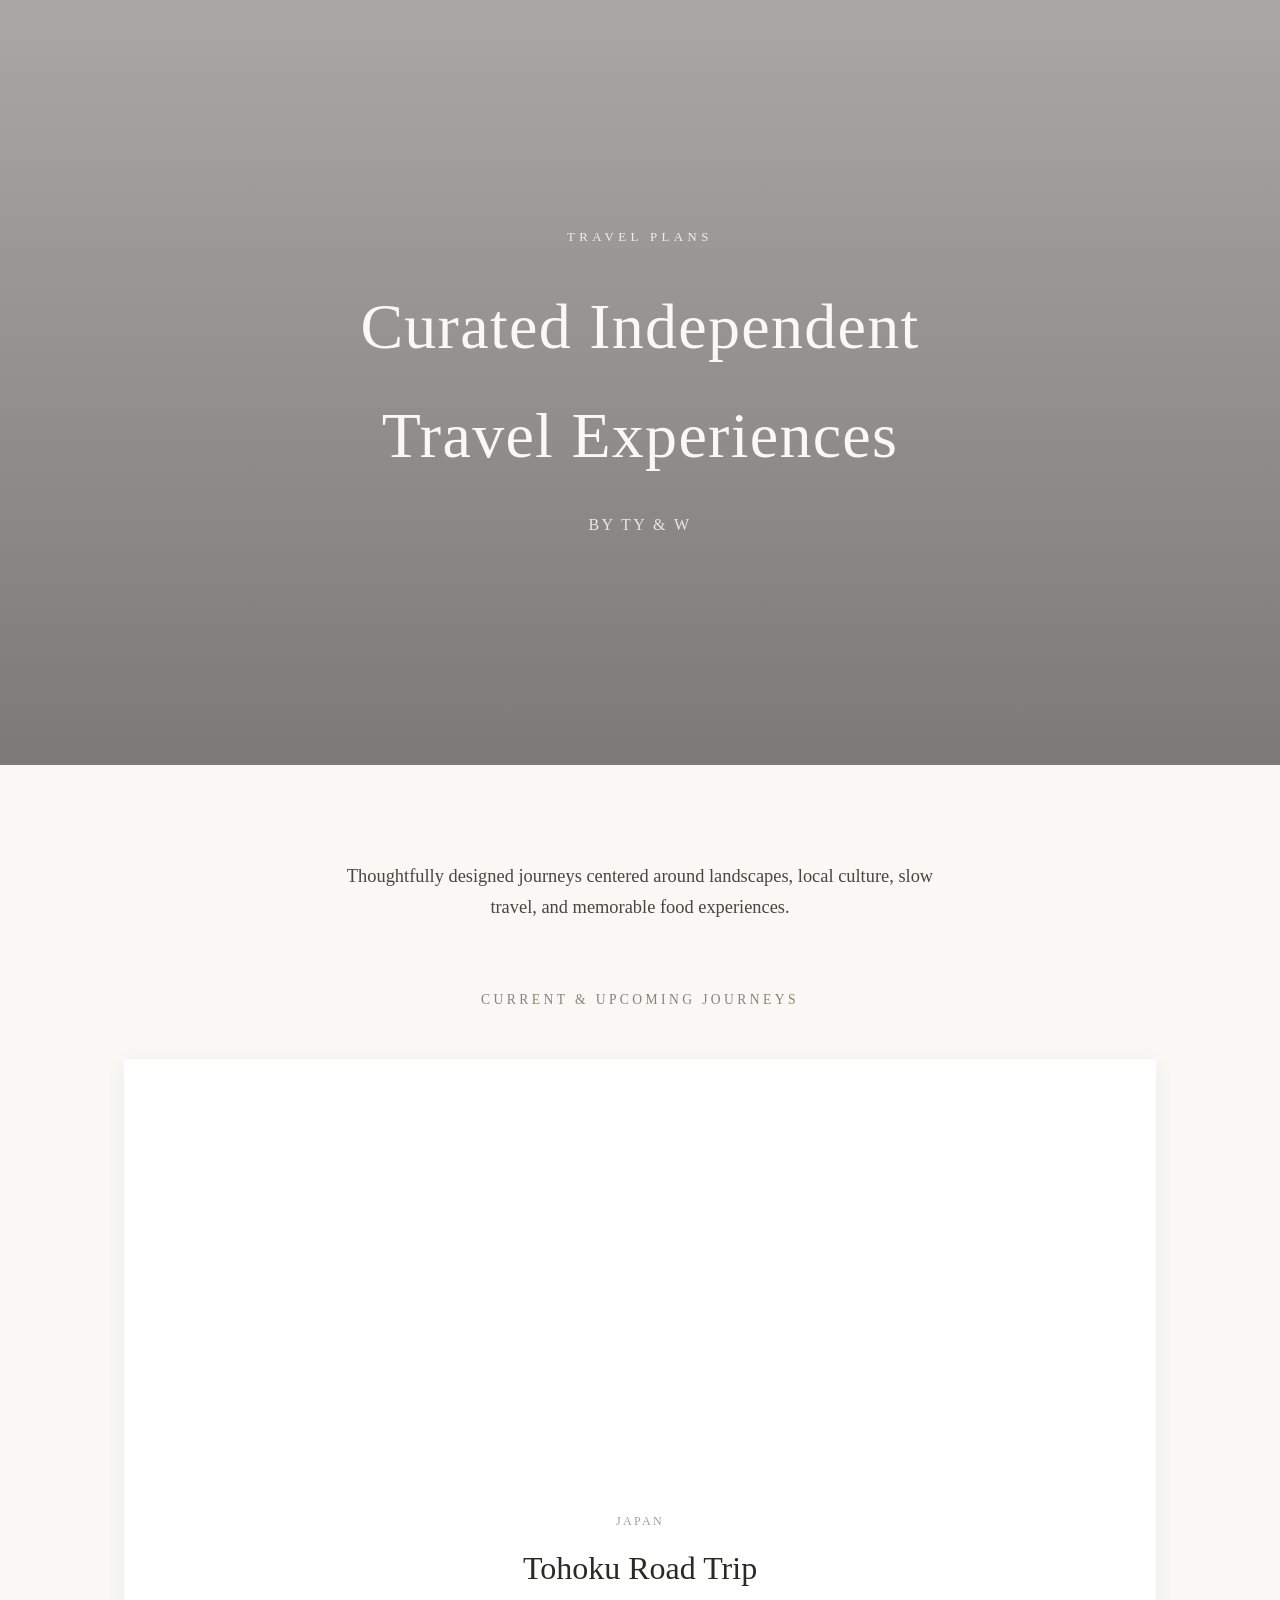
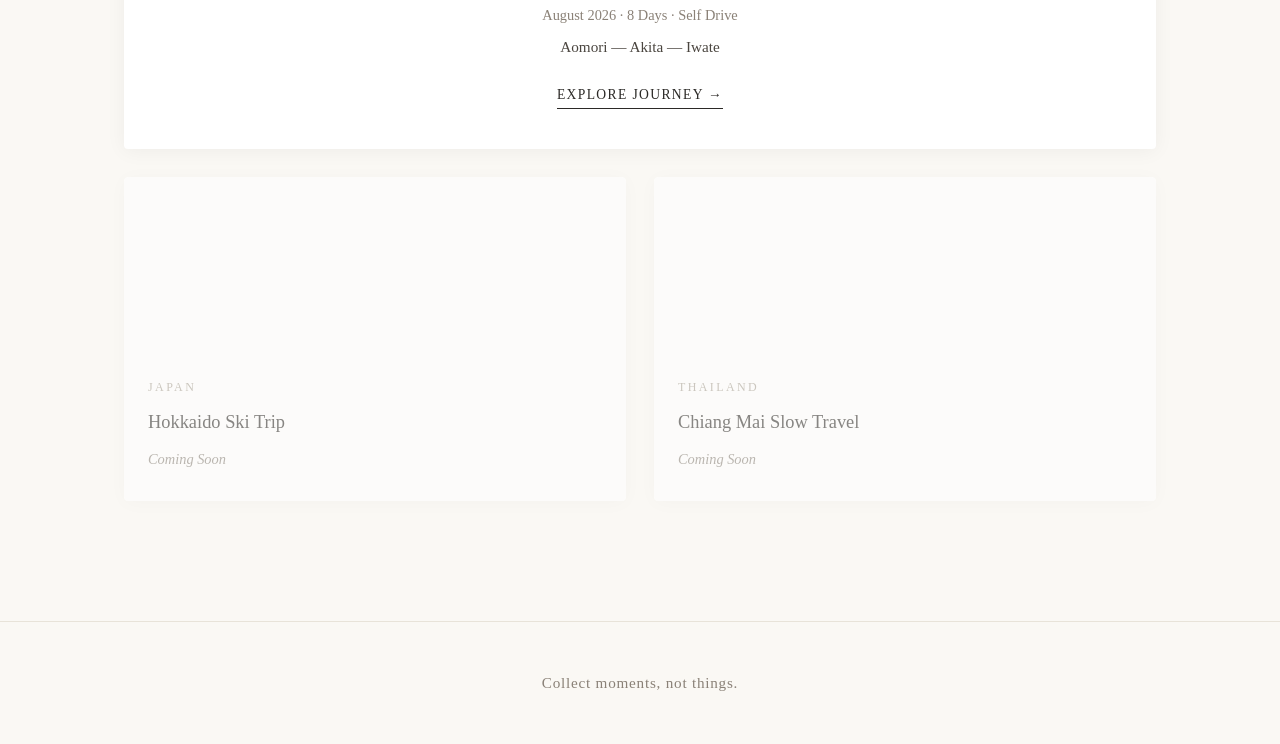
==== index.html @ 4007aa2b "Initial website setup" ====
<!DOCTYPE html>
<html lang="en">
<head>
  <meta charset="UTF-8">
  <meta name="viewport" content="width=device-width, initial-scale=1.0">
  <title>Travel Plans — Curated Independent Travel Experiences by TY &amp; W</title>
  <link rel="stylesheet" href="style.css">
</head>
<body>

  <header class="hero">
    <div class="hero-overlay"></div>
    <div class="hero-content">
      <p class="hero-eyebrow">TRAVEL PLANS</p>
      <h1 class="hero-title">Curated Independent<br>Travel Experiences</h1>
      <p class="hero-byline">by TY &amp; W</p>
    </div>
  </header>

  <section class="intro">
    <p>
      Thoughtfully designed journeys centered around landscapes, local culture,
      slow travel, and memorable food experiences.
    </p>
  </section>

  <section class="journeys">
    <h2 class="section-label">Current &amp; Upcoming Journeys</h2>

    <div class="journeys-grid">

      <a href="trips/tohoku-2026/" class="card card--featured">
        <div class="card-image" style="background-image:url('https://picsum.photos/seed/tohoku-roadtrip/1200/800');"></div>
        <div class="card-body">
          <p class="card-tag">Japan</p>
          <h3 class="card-title">Tohoku Road Trip</h3>
          <p class="card-meta">August 2026 &middot; 8 Days &middot; Self Drive</p>
          <p class="card-route">Aomori &mdash; Akita &mdash; Iwate</p>
          <span class="card-link">Explore Journey &rarr;</span>
        </div>
      </a>

      <div class="card card--muted">
        <div class="card-image" style="background-image:url('https://picsum.photos/seed/hokkaido-ski/800/600');"></div>
        <div class="card-body">
          <p class="card-tag">Japan</p>
          <h3 class="card-title">Hokkaido Ski Trip</h3>
          <p class="card-meta">Coming Soon</p>
        </div>
      </div>

      <div class="card card--muted">
        <div class="card-image" style="background-image:url('https://picsum.photos/seed/chiangmai-slow/800/600');"></div>
        <div class="card-body">
          <p class="card-tag">Thailand</p>
          <h3 class="card-title">Chiang Mai Slow Travel</h3>
          <p class="card-meta">Coming Soon</p>
        </div>
      </div>

    </div>
  </section>

  <footer class="site-footer">
    <p>Collect moments, not things.</p>
  </footer>

</body>
</html>
---- style.css ----
/* ---------------------------------------------
   Travel Plans — Japanese editorial style sheet
--------------------------------------------- */

* {
  margin: 0;
  padding: 0;
  box-sizing: border-box;
}

body {
  font-family: Georgia, 'Times New Roman', serif;
  background: #faf8f4;
  color: #2b2926;
  line-height: 1.7;
  -webkit-font-smoothing: antialiased;
}

a {
  color: inherit;
  text-decoration: none;
}

/* ---------------------------------------------
   Hero
--------------------------------------------- */

.hero {
  position: relative;
  height: 85vh;
  min-height: 480px;
  display: flex;
  align-items: center;
  justify-content: center;
  background-image: url('https://picsum.photos/seed/travel-plans-hero/1920/1080');
  background-size: cover;
  background-position: center;
}

.hero-overlay {
  position: absolute;
  inset: 0;
  background: linear-gradient(180deg, rgba(20, 18, 16, 0.35) 0%, rgba(20, 18, 16, 0.55) 100%);
}

.hero-content {
  position: relative;
  z-index: 1;
  text-align: center;
  color: #faf8f4;
  padding: 0 24px;
}

.hero-eyebrow {
  letter-spacing: 0.35em;
  font-size: 0.8rem;
  text-transform: uppercase;
  margin-bottom: 24px;
  opacity: 0.9;
}

.hero-title {
  font-size: clamp(2.2rem, 5vw, 4rem);
  font-weight: 400;
  letter-spacing: 0.02em;
  margin-bottom: 20px;
}

.hero-byline {
  font-size: 1rem;
  letter-spacing: 0.15em;
  text-transform: uppercase;
  opacity: 0.85;
}

/* ---------------------------------------------
   Intro
--------------------------------------------- */

.intro {
  max-width: 640px;
  margin: 0 auto;
  padding: 96px 24px 64px;
  text-align: center;
  font-size: 1.15rem;
  color: #4a453f;
}

/* ---------------------------------------------
   Journeys
--------------------------------------------- */

.journeys {
  max-width: 1080px;
  margin: 0 auto;
  padding: 0 24px 120px;
}

.section-label {
  font-size: 0.85rem;
  letter-spacing: 0.25em;
  text-transform: uppercase;
  text-align: center;
  color: #8a8177;
  margin-bottom: 48px;
  font-weight: 400;
}

.journeys-grid {
  display: grid;
  grid-template-columns: 1fr 1fr;
  gap: 28px;
}

.card {
  display: block;
  background: #ffffff;
  border-radius: 4px;
  overflow: hidden;
  box-shadow: 0 2px 20px rgba(0, 0, 0, 0.05);
  transition: transform 0.4s ease, box-shadow 0.4s ease;
}

/* Featured card spans full width, sits above the two smaller cards */
.card--featured {
  grid-column: 1 / -1;
}

.card--featured .card-image {
  height: 420px;
}

.card:hover {
  transform: translateY(-6px);
  box-shadow: 0 12px 32px rgba(0, 0, 0, 0.1);
}

.card-image {
  height: 220px;
  background-size: cover;
  background-position: center;
}

.card-body {
  padding: 28px 32px 32px;
}

.card--featured .card-body {
  text-align: center;
  padding: 32px 32px 40px;
}

.card-tag {
  font-size: 0.75rem;
  letter-spacing: 0.2em;
  text-transform: uppercase;
  color: #a89f8f;
  margin-bottom: 10px;
}

.card-title {
  font-size: 1.5rem;
  font-weight: 400;
  margin-bottom: 8px;
}

.card--featured .card-title {
  font-size: 2rem;
}

.card-meta {
  font-size: 0.9rem;
  color: #8a8177;
  margin-bottom: 6px;
}

.card-route {
  font-size: 0.95rem;
  color: #4a453f;
  margin-bottom: 20px;
}

.card-link {
  display: inline-block;
  font-size: 0.85rem;
  letter-spacing: 0.1em;
  text-transform: uppercase;
  border-bottom: 1px solid #2b2926;
  padding-bottom: 2px;
}

/* Smaller "coming soon" cards — muted / semi-transparent treatment */
.card--muted {
  opacity: 0.55;
  filter: grayscale(30%);
}

.card--muted .card-image {
  height: 180px;
}

.card--muted .card-body {
  padding: 20px 24px 24px;
}

.card--muted .card-title {
  font-size: 1.15rem;
}

.card--muted .card-meta {
  font-style: italic;
}

/* ---------------------------------------------
   Footer
--------------------------------------------- */

.site-footer {
  text-align: center;
  padding: 48px 24px;
  font-size: 0.95rem;
  letter-spacing: 0.05em;
  color: #8a8177;
  border-top: 1px solid #e8e3d9;
}

/* ---------------------------------------------
   Responsive
--------------------------------------------- */

@media (max-width: 720px) {
  .journeys-grid {
    grid-template-columns: 1fr;
  }

  .card--featured .card-image {
    height: 280px;
  }

  .intro {
    padding: 64px 24px 48px;
  }
}
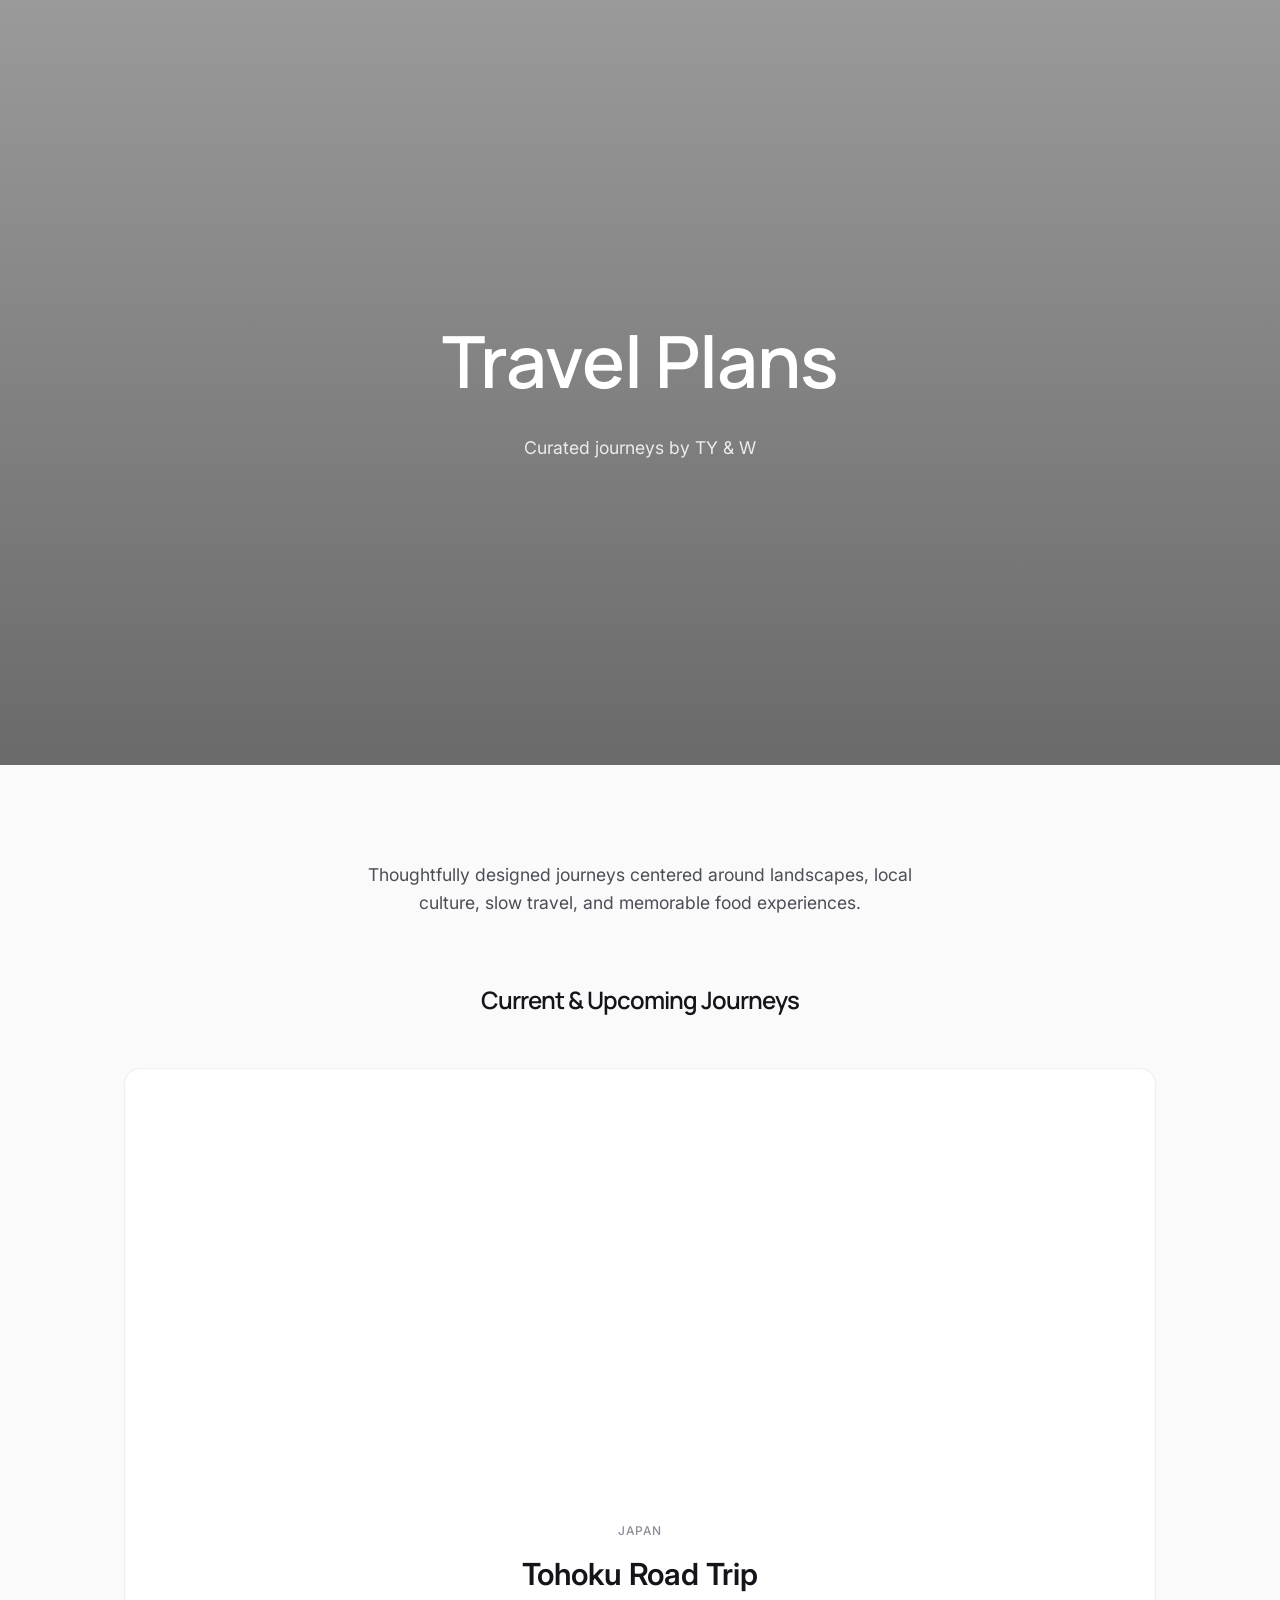
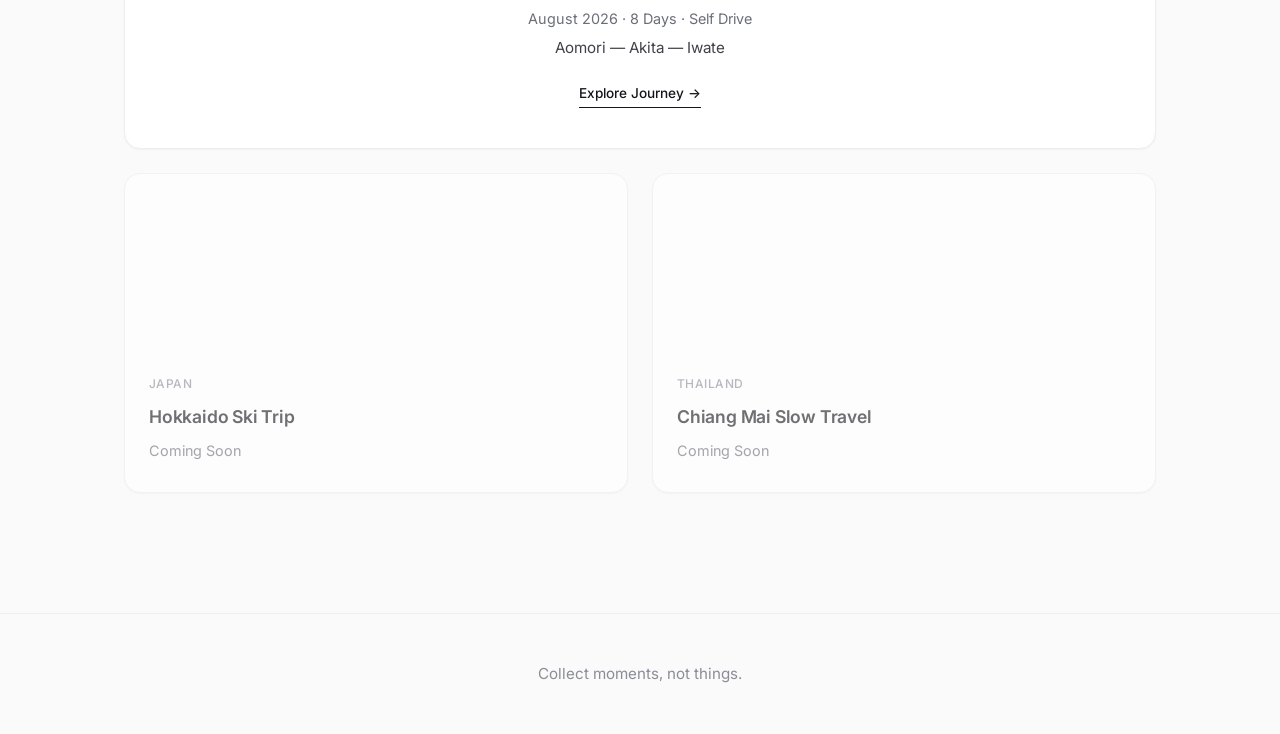
==== commit c77fee82: "Redesign typography: switch from serif to Manrope/Inter, premium product-landing style" ====
--- a/index.html
+++ b/index.html
@@ -3,7 +3,10 @@
 <head>
   <meta charset="UTF-8">
   <meta name="viewport" content="width=device-width, initial-scale=1.0">
-  <title>Travel Plans — Curated Independent Travel Experiences by TY &amp; W</title>
+  <title>Travel Plans — Curated Journeys by TY &amp; W</title>
+  <link rel="preconnect" href="https://fonts.googleapis.com">
+  <link rel="preconnect" href="https://fonts.gstatic.com" crossorigin>
+  <link href="https://fonts.googleapis.com/css2?family=Inter:wght@400;500;600&family=Manrope:wght@600;700&display=swap" rel="stylesheet">
   <link rel="stylesheet" href="style.css">
 </head>
 <body>
@@ -11,9 +14,8 @@
   <header class="hero">
     <div class="hero-overlay"></div>
     <div class="hero-content">
-      <p class="hero-eyebrow">TRAVEL PLANS</p>
-      <h1 class="hero-title">Curated Independent<br>Travel Experiences</h1>
-      <p class="hero-byline">by TY &amp; W</p>
+      <h1 class="hero-title">Travel Plans</h1>
+      <p class="hero-subtitle">Curated journeys by TY &amp; W</p>
     </div>
   </header>
 
--- a/style.css
+++ b/style.css
@@ -1,5 +1,6 @@
 /* ---------------------------------------------
-   Travel Plans — Japanese editorial style sheet
+   Travel Plans — premium product-style sheet
+   Typography: Manrope (headings) / Inter (body, cards, nav)
 --------------------------------------------- */
 
 * {
@@ -9,16 +10,23 @@
 }
 
 body {
-  font-family: Georgia, 'Times New Roman', serif;
-  background: #faf8f4;
-  color: #2b2926;
-  line-height: 1.7;
+  font-family: 'Inter', sans-serif;
+  font-weight: 400;
+  background: #fafafa;
+  color: #14151a;
+  line-height: 1.6;
   -webkit-font-smoothing: antialiased;
 }
 
 a {
   color: inherit;
   text-decoration: none;
+}
+
+h1, h2, h3 {
+  font-family: 'Manrope', sans-serif;
+  font-weight: 600;
+  letter-spacing: -1px;
 }
 
 /* ---------------------------------------------
@@ -40,37 +48,29 @@
 .hero-overlay {
   position: absolute;
   inset: 0;
-  background: linear-gradient(180deg, rgba(20, 18, 16, 0.35) 0%, rgba(20, 18, 16, 0.55) 100%);
+  background: linear-gradient(180deg, rgba(10, 10, 12, 0.4) 0%, rgba(10, 10, 12, 0.6) 100%);
 }
 
 .hero-content {
   position: relative;
   z-index: 1;
   text-align: center;
-  color: #faf8f4;
+  color: #ffffff;
   padding: 0 24px;
 }
 
-.hero-eyebrow {
-  letter-spacing: 0.35em;
-  font-size: 0.8rem;
-  text-transform: uppercase;
-  margin-bottom: 24px;
-  opacity: 0.9;
-}
-
 .hero-title {
-  font-size: clamp(2.2rem, 5vw, 4rem);
+  font-size: clamp(2.75rem, 6vw, 4.5rem);
+  font-weight: 600;
+  letter-spacing: -1px;
+  margin-bottom: 16px;
+}
+
+.hero-subtitle {
+  font-family: 'Inter', sans-serif;
   font-weight: 400;
-  letter-spacing: 0.02em;
-  margin-bottom: 20px;
-}
-
-.hero-byline {
-  font-size: 1rem;
-  letter-spacing: 0.15em;
-  text-transform: uppercase;
-  opacity: 0.85;
+  font-size: 1.1rem;
+  color: rgba(255, 255, 255, 0.85);
 }
 
 /* ---------------------------------------------
@@ -82,8 +82,8 @@
   margin: 0 auto;
   padding: 96px 24px 64px;
   text-align: center;
-  font-size: 1.15rem;
-  color: #4a453f;
+  font-size: 1.1rem;
+  color: #4b4d57;
 }
 
 /* ---------------------------------------------
@@ -97,28 +97,27 @@
 }
 
 .section-label {
-  font-size: 0.85rem;
-  letter-spacing: 0.25em;
-  text-transform: uppercase;
-  text-align: center;
-  color: #8a8177;
+  font-size: 1.5rem;
+  text-align: center;
+  color: #14151a;
   margin-bottom: 48px;
-  font-weight: 400;
 }
 
 .journeys-grid {
   display: grid;
   grid-template-columns: 1fr 1fr;
-  gap: 28px;
+  gap: 24px;
 }
 
 .card {
   display: block;
+  font-family: 'Inter', sans-serif;
   background: #ffffff;
-  border-radius: 4px;
+  border: 1px solid #eceef1;
+  border-radius: 16px;
   overflow: hidden;
-  box-shadow: 0 2px 20px rgba(0, 0, 0, 0.05);
-  transition: transform 0.4s ease, box-shadow 0.4s ease;
+  box-shadow: 0 1px 2px rgba(16, 16, 20, 0.04);
+  transition: transform 0.3s ease, box-shadow 0.3s ease;
 }
 
 /* Featured card spans full width, sits above the two smaller cards */
@@ -131,8 +130,8 @@
 }
 
 .card:hover {
-  transform: translateY(-6px);
-  box-shadow: 0 12px 32px rgba(0, 0, 0, 0.1);
+  transform: translateY(-4px);
+  box-shadow: 0 12px 28px rgba(16, 16, 20, 0.08);
 }
 
 .card-image {
@@ -151,48 +150,54 @@
 }
 
 .card-tag {
+  font-family: 'Inter', sans-serif;
+  font-weight: 500;
   font-size: 0.75rem;
-  letter-spacing: 0.2em;
+  letter-spacing: 0.04em;
   text-transform: uppercase;
-  color: #a89f8f;
+  color: #8b8d98;
   margin-bottom: 10px;
 }
 
 .card-title {
-  font-size: 1.5rem;
+  font-family: 'Inter', sans-serif;
+  font-weight: 600;
+  font-size: 1.4rem;
+  letter-spacing: -0.2px;
+  margin-bottom: 8px;
+}
+
+.card--featured .card-title {
+  font-size: 1.9rem;
+}
+
+.card-meta {
+  font-family: 'Inter', sans-serif;
   font-weight: 400;
-  margin-bottom: 8px;
-}
-
-.card--featured .card-title {
-  font-size: 2rem;
-}
-
-.card-meta {
   font-size: 0.9rem;
-  color: #8a8177;
+  color: #6b6d78;
   margin-bottom: 6px;
 }
 
 .card-route {
+  font-family: 'Inter', sans-serif;
   font-size: 0.95rem;
-  color: #4a453f;
+  color: #3f4149;
   margin-bottom: 20px;
 }
 
 .card-link {
   display: inline-block;
+  font-family: 'Inter', sans-serif;
+  font-weight: 500;
   font-size: 0.85rem;
-  letter-spacing: 0.1em;
-  text-transform: uppercase;
-  border-bottom: 1px solid #2b2926;
+  border-bottom: 1px solid #14151a;
   padding-bottom: 2px;
 }
 
-/* Smaller "coming soon" cards — muted / semi-transparent treatment */
+/* Smaller "coming soon" cards — muted treatment */
 .card--muted {
-  opacity: 0.55;
-  filter: grayscale(30%);
+  opacity: 0.6;
 }
 
 .card--muted .card-image {
@@ -204,11 +209,7 @@
 }
 
 .card--muted .card-title {
-  font-size: 1.15rem;
-}
-
-.card--muted .card-meta {
-  font-style: italic;
+  font-size: 1.1rem;
 }
 
 /* ---------------------------------------------
@@ -218,10 +219,10 @@
 .site-footer {
   text-align: center;
   padding: 48px 24px;
+  font-family: 'Inter', sans-serif;
   font-size: 0.95rem;
-  letter-spacing: 0.05em;
-  color: #8a8177;
-  border-top: 1px solid #e8e3d9;
+  color: #8b8d98;
+  border-top: 1px solid #eceef1;
 }
 
 /* ---------------------------------------------
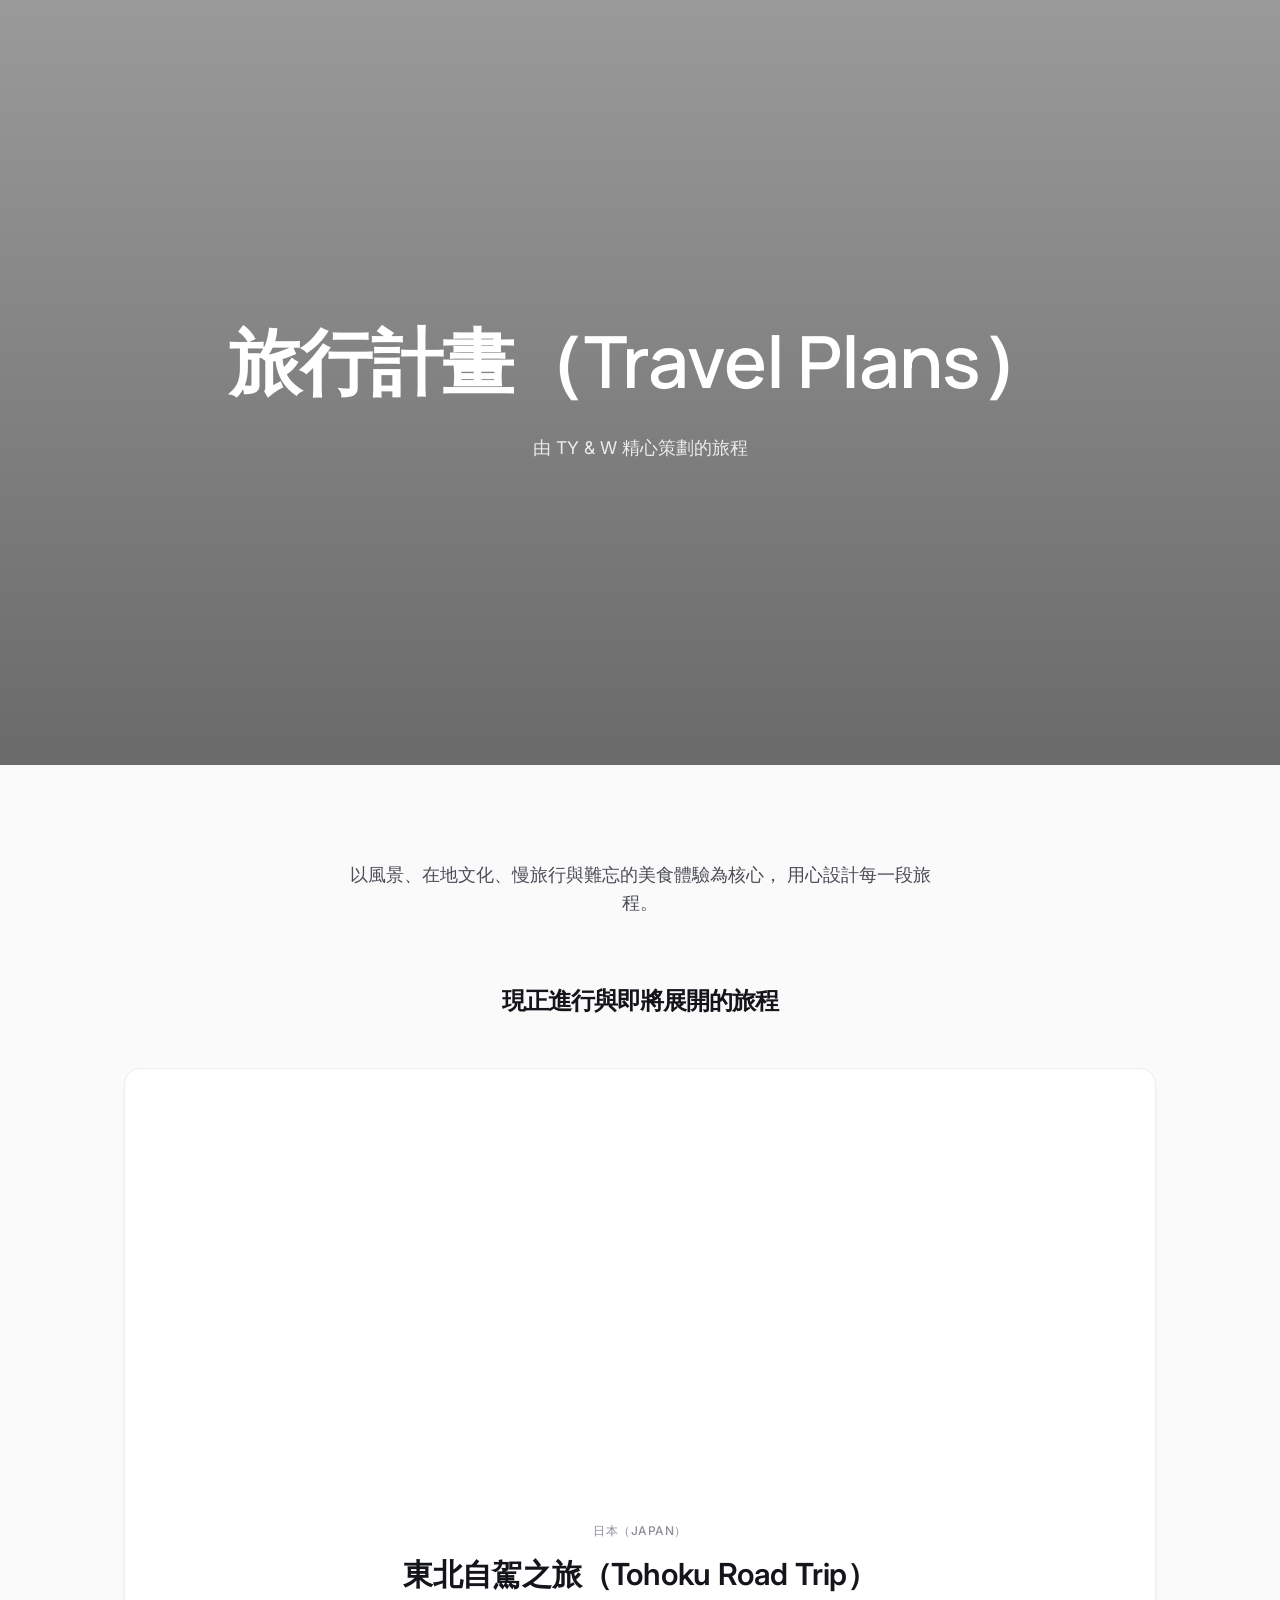
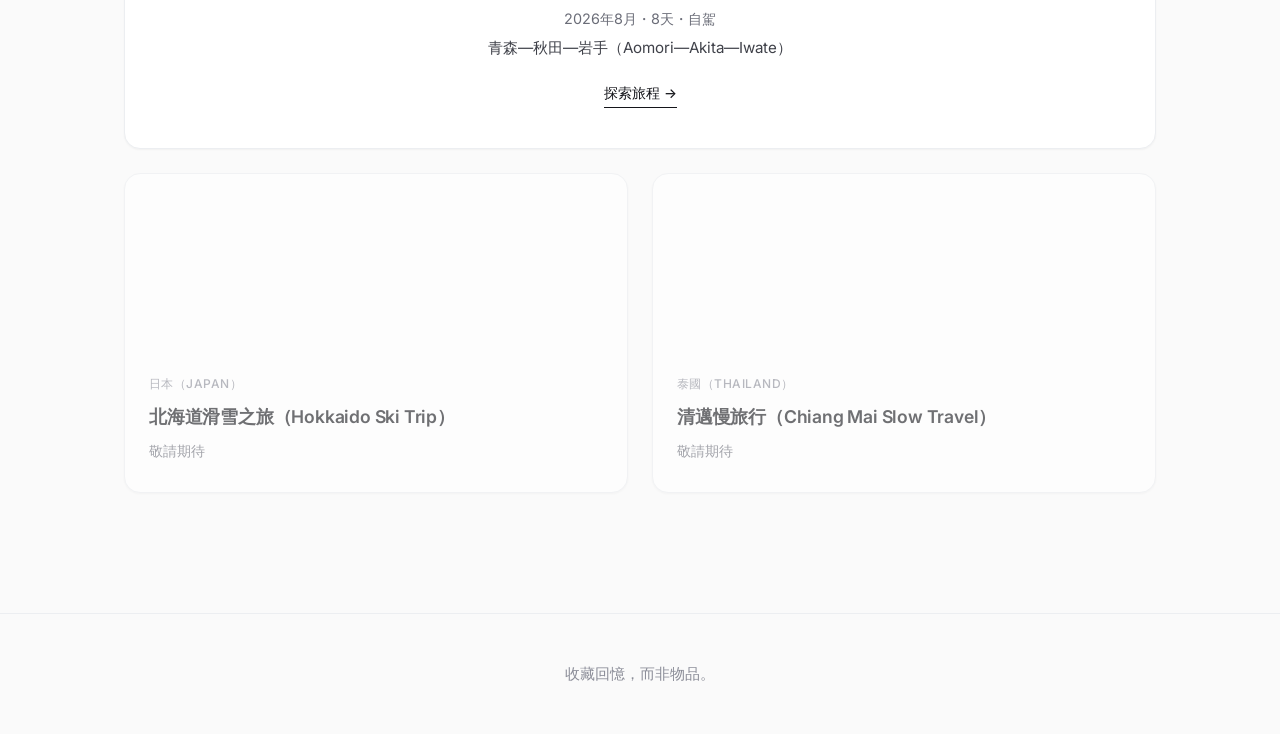
==== commit 1b8e3a62: "Translate site content to Traditional Chinese with English/Japanese romanization in parentheses" ====
--- a/index.html
+++ b/index.html
@@ -1,9 +1,9 @@
 <!DOCTYPE html>
-<html lang="en">
+<html lang="zh-Hant">
 <head>
   <meta charset="UTF-8">
   <meta name="viewport" content="width=device-width, initial-scale=1.0">
-  <title>Travel Plans — Curated Journeys by TY &amp; W</title>
+  <title>旅行計畫 (Travel Plans) — TY &amp; W 精心策劃的旅程</title>
   <link rel="preconnect" href="https://fonts.googleapis.com">
   <link rel="preconnect" href="https://fonts.gstatic.com" crossorigin>
   <link href="https://fonts.googleapis.com/css2?family=Inter:wght@400;500;600&family=Manrope:wght@600;700&display=swap" rel="stylesheet">
@@ -14,49 +14,49 @@
   <header class="hero">
     <div class="hero-overlay"></div>
     <div class="hero-content">
-      <h1 class="hero-title">Travel Plans</h1>
-      <p class="hero-subtitle">Curated journeys by TY &amp; W</p>
+      <h1 class="hero-title">旅行計畫（Travel Plans）</h1>
+      <p class="hero-subtitle">由 TY &amp; W 精心策劃的旅程</p>
     </div>
   </header>
 
   <section class="intro">
     <p>
-      Thoughtfully designed journeys centered around landscapes, local culture,
-      slow travel, and memorable food experiences.
+      以風景、在地文化、慢旅行與難忘的美食體驗為核心，
+      用心設計每一段旅程。
     </p>
   </section>
 
   <section class="journeys">
-    <h2 class="section-label">Current &amp; Upcoming Journeys</h2>
+    <h2 class="section-label">現正進行與即將展開的旅程</h2>
 
     <div class="journeys-grid">
 
       <a href="trips/tohoku-2026/" class="card card--featured">
         <div class="card-image" style="background-image:url('https://picsum.photos/seed/tohoku-roadtrip/1200/800');"></div>
         <div class="card-body">
-          <p class="card-tag">Japan</p>
-          <h3 class="card-title">Tohoku Road Trip</h3>
-          <p class="card-meta">August 2026 &middot; 8 Days &middot; Self Drive</p>
-          <p class="card-route">Aomori &mdash; Akita &mdash; Iwate</p>
-          <span class="card-link">Explore Journey &rarr;</span>
+          <p class="card-tag">日本（Japan）</p>
+          <h3 class="card-title">東北自駕之旅（Tohoku Road Trip）</h3>
+          <p class="card-meta">2026年8月・8天・自駕</p>
+          <p class="card-route">青森—秋田—岩手（Aomori—Akita—Iwate）</p>
+          <span class="card-link">探索旅程 &rarr;</span>
         </div>
       </a>
 
       <div class="card card--muted">
         <div class="card-image" style="background-image:url('https://picsum.photos/seed/hokkaido-ski/800/600');"></div>
         <div class="card-body">
-          <p class="card-tag">Japan</p>
-          <h3 class="card-title">Hokkaido Ski Trip</h3>
-          <p class="card-meta">Coming Soon</p>
+          <p class="card-tag">日本（Japan）</p>
+          <h3 class="card-title">北海道滑雪之旅（Hokkaido Ski Trip）</h3>
+          <p class="card-meta">敬請期待</p>
         </div>
       </div>
 
       <div class="card card--muted">
         <div class="card-image" style="background-image:url('https://picsum.photos/seed/chiangmai-slow/800/600');"></div>
         <div class="card-body">
-          <p class="card-tag">Thailand</p>
-          <h3 class="card-title">Chiang Mai Slow Travel</h3>
-          <p class="card-meta">Coming Soon</p>
+          <p class="card-tag">泰國（Thailand）</p>
+          <h3 class="card-title">清邁慢旅行（Chiang Mai Slow Travel）</h3>
+          <p class="card-meta">敬請期待</p>
         </div>
       </div>
 
@@ -64,7 +64,7 @@
   </section>
 
   <footer class="site-footer">
-    <p>Collect moments, not things.</p>
+    <p>收藏回憶，而非物品。</p>
   </footer>
 
 </body>
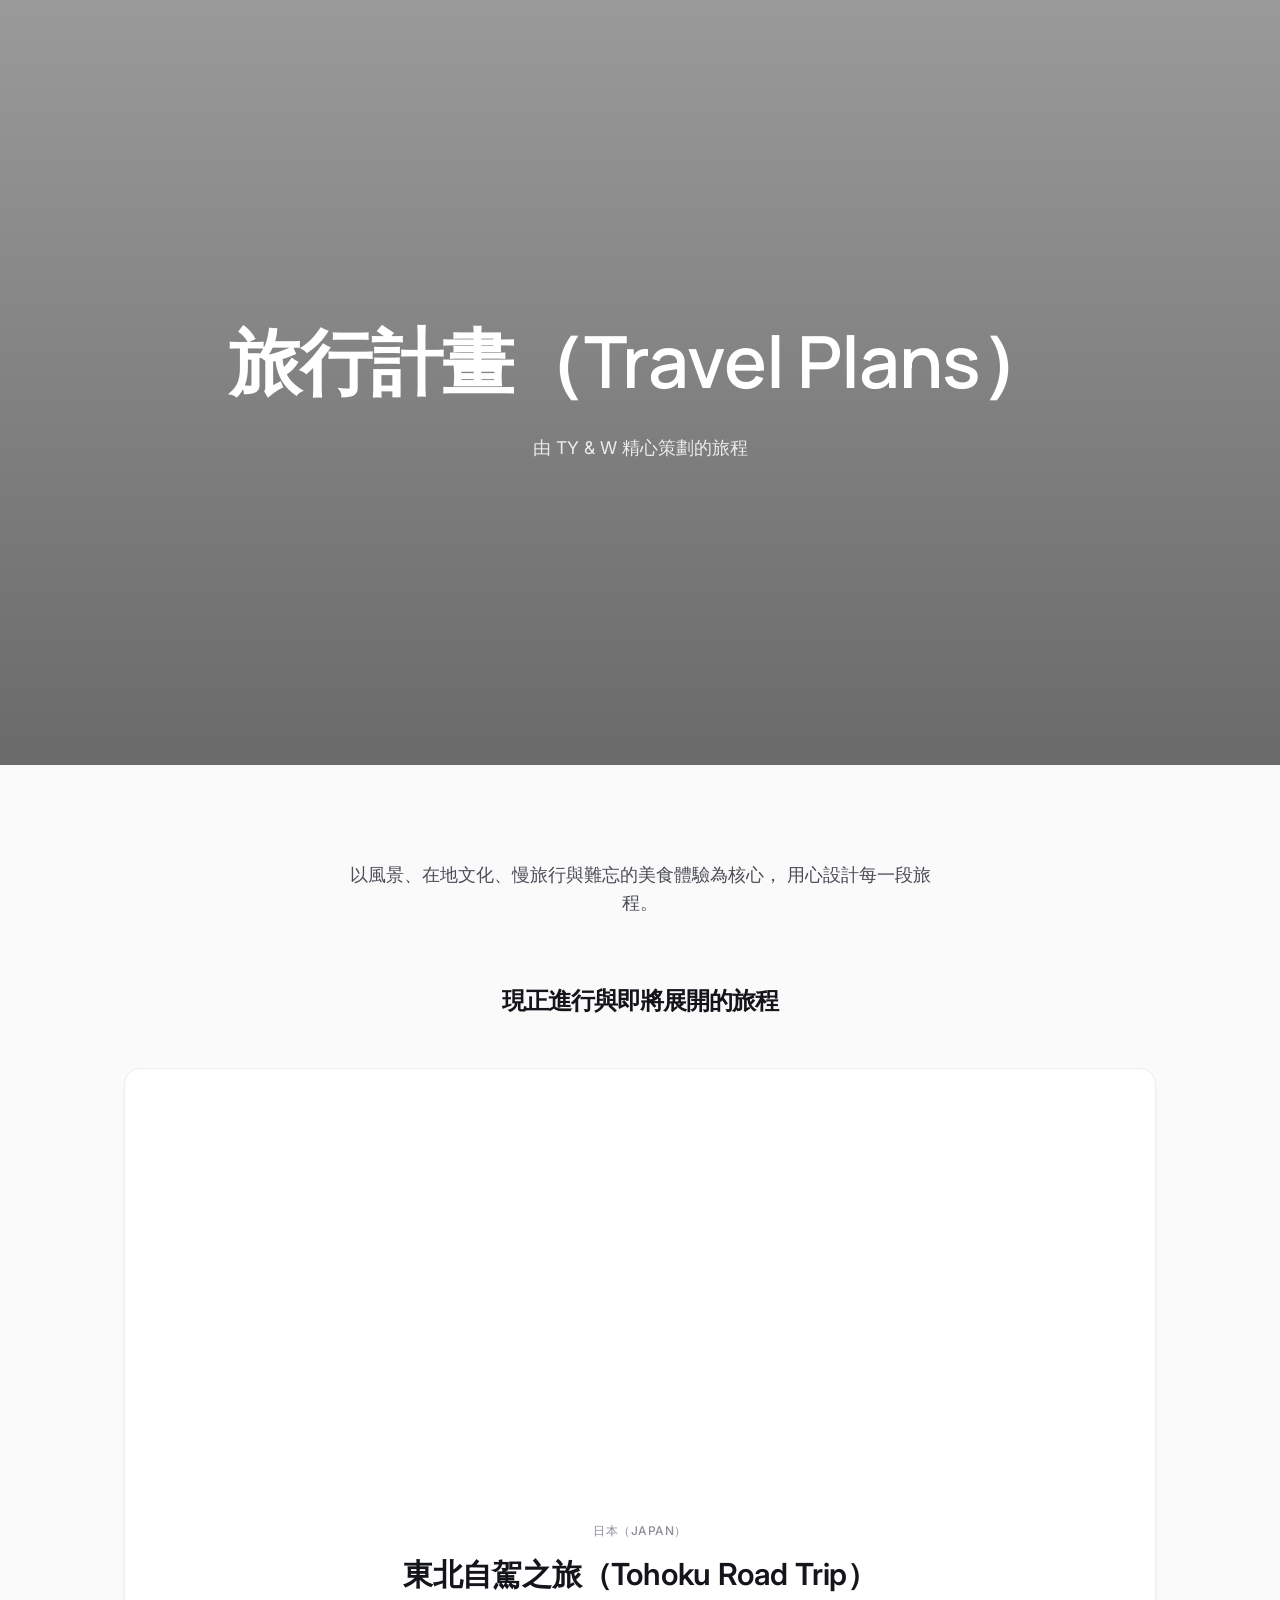
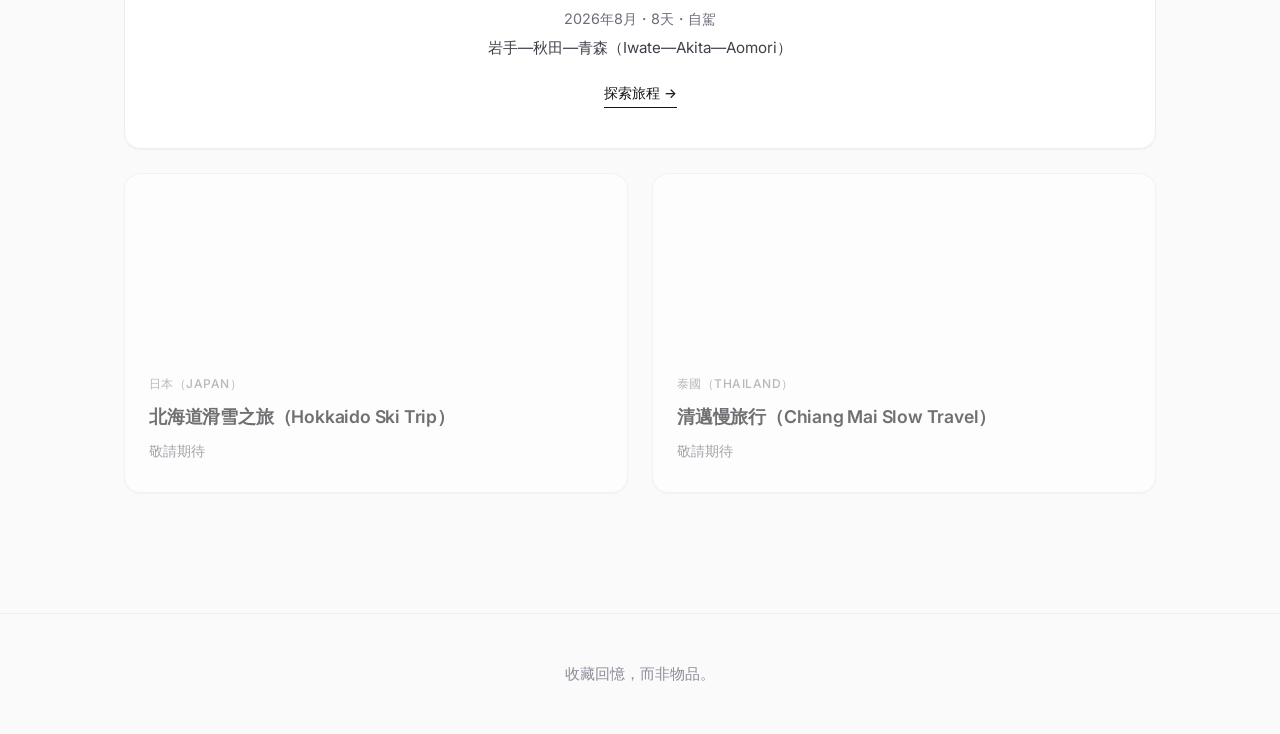
==== commit d5f08ab6: "Fix route order to match actual itinerary: Iwate -> Akita -> Aomori" ====
--- a/index.html
+++ b/index.html
@@ -37,7 +37,7 @@
           <p class="card-tag">日本（Japan）</p>
           <h3 class="card-title">東北自駕之旅（Tohoku Road Trip）</h3>
           <p class="card-meta">2026年8月・8天・自駕</p>
-          <p class="card-route">青森—秋田—岩手（Aomori—Akita—Iwate）</p>
+          <p class="card-route">岩手—秋田—青森（Iwate—Akita—Aomori）</p>
           <span class="card-link">探索旅程 &rarr;</span>
         </div>
       </a>
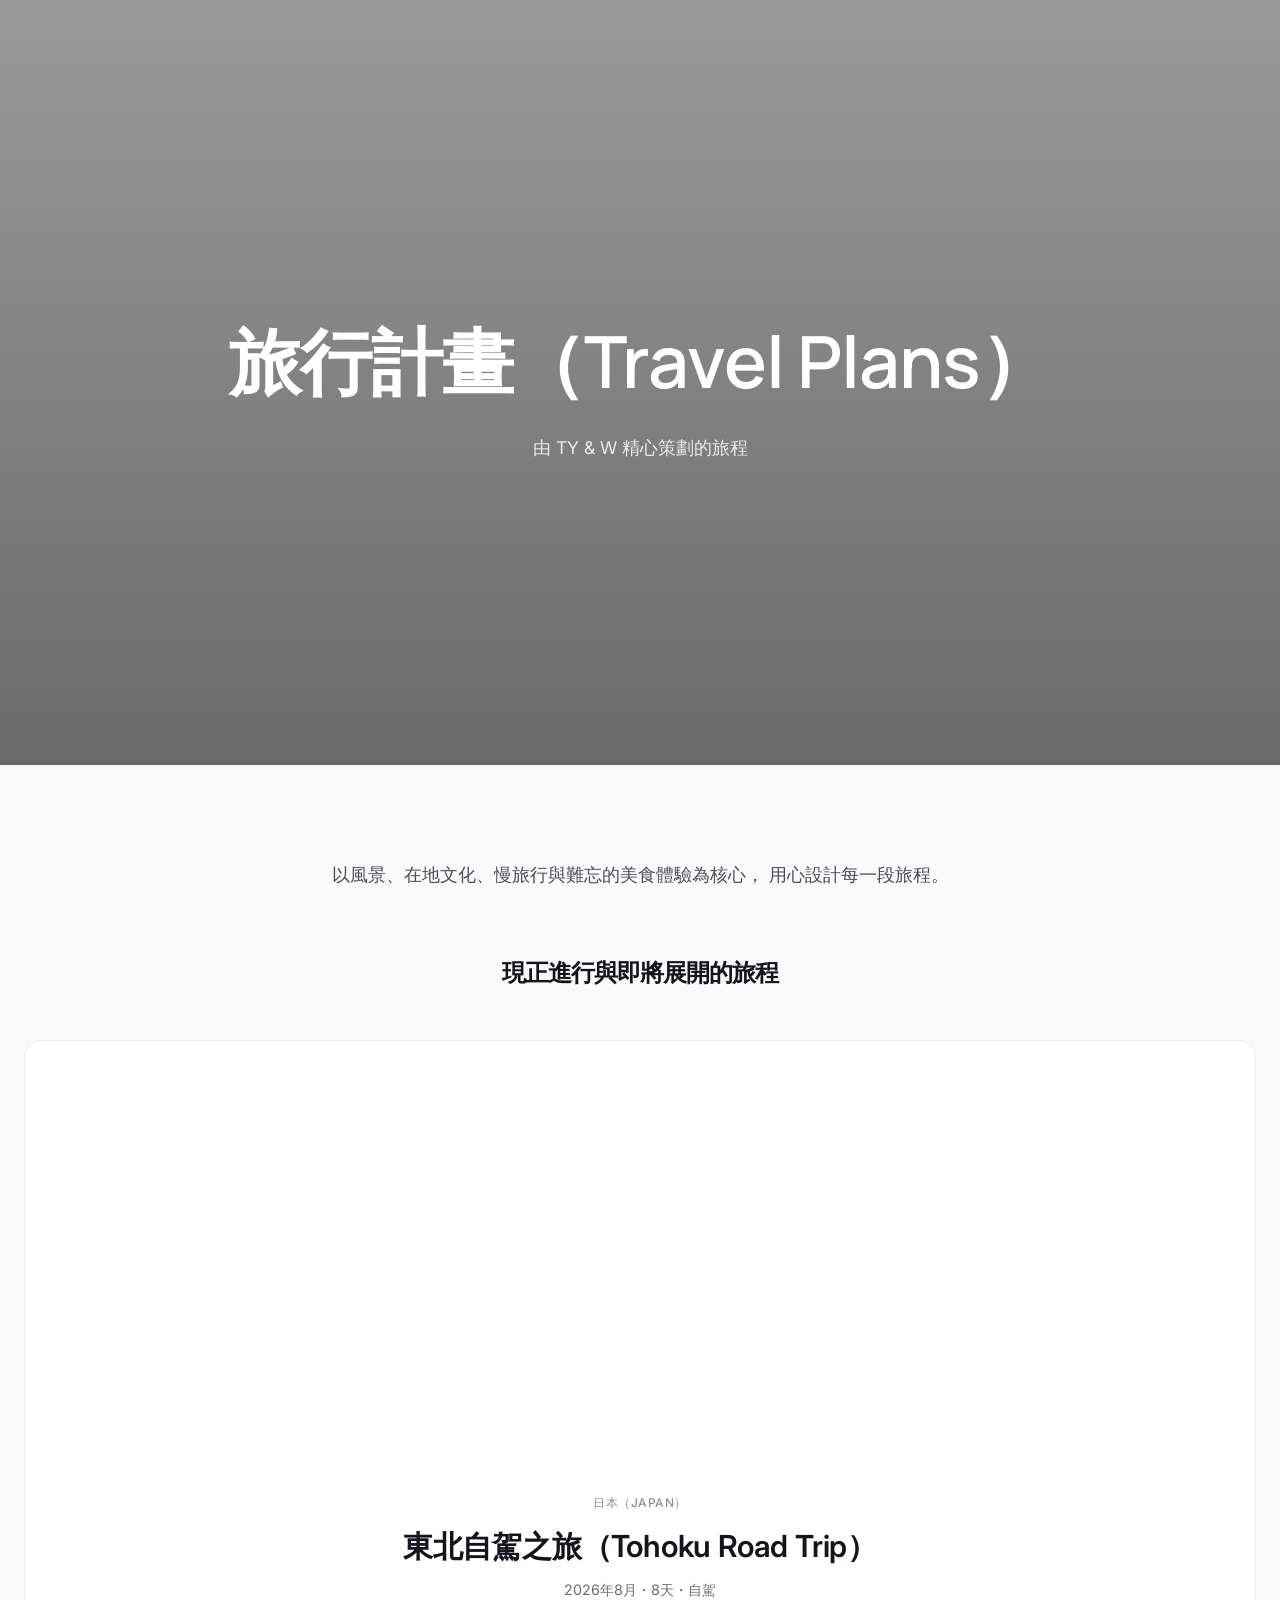
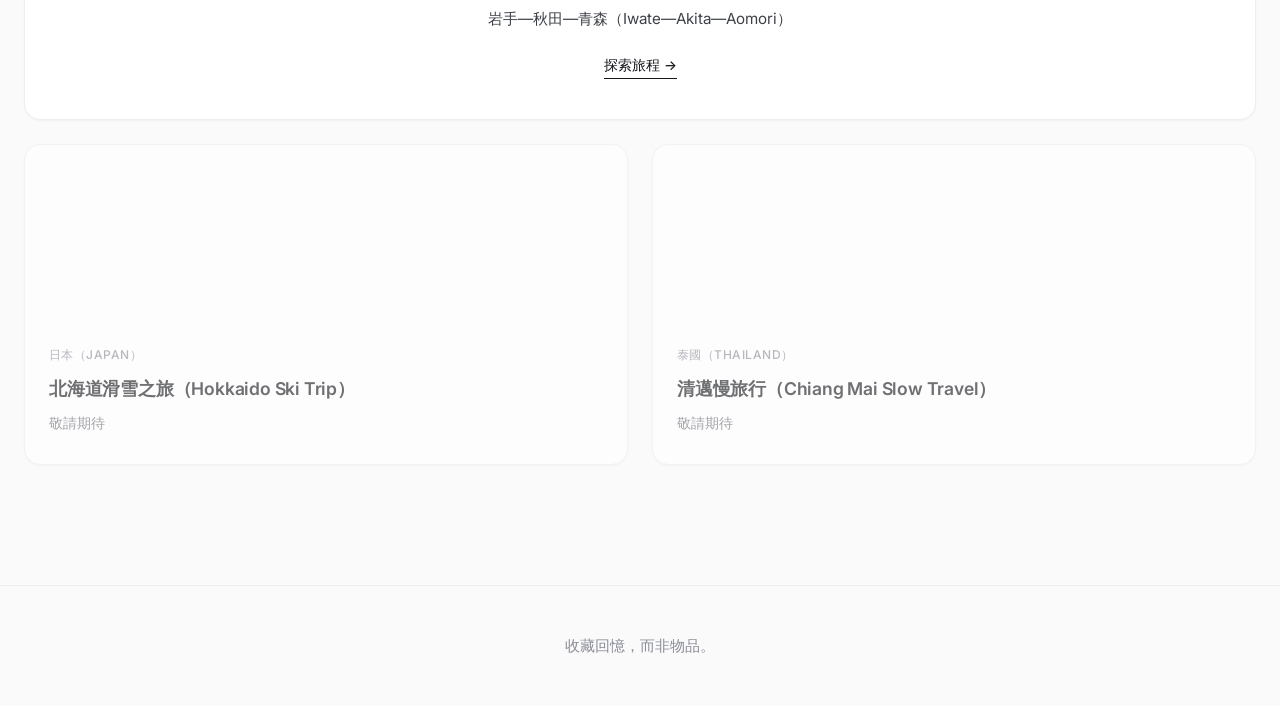
==== commit 950d415b: "Replace irrelevant placeholder photos with real, matching location images from Wikimedia Commons" ====
--- a/index.html
+++ b/index.html
@@ -32,7 +32,7 @@
     <div class="journeys-grid">
 
       <a href="trips/tohoku-2026/" class="card card--featured">
-        <div class="card-image" style="background-image:url('https://picsum.photos/seed/tohoku-roadtrip/1200/800');"></div>
+        <div class="card-image" style="background-image:url('https://commons.wikimedia.org/wiki/Special:FilePath/Bukeyashiki_Street_in_Kakunodate_20180428a.jpg?width=1200');"></div>
         <div class="card-body">
           <p class="card-tag">日本（Japan）</p>
           <h3 class="card-title">東北自駕之旅（Tohoku Road Trip）</h3>
@@ -43,7 +43,7 @@
       </a>
 
       <div class="card card--muted">
-        <div class="card-image" style="background-image:url('https://picsum.photos/seed/hokkaido-ski/800/600');"></div>
+        <div class="card-image" style="background-image:url('https://commons.wikimedia.org/wiki/Special:FilePath/Niseko_United_Ski_Resort_in_Hokkaido_Japan.jpg?width=800');"></div>
         <div class="card-body">
           <p class="card-tag">日本（Japan）</p>
           <h3 class="card-title">北海道滑雪之旅（Hokkaido Ski Trip）</h3>
@@ -52,7 +52,7 @@
       </div>
 
       <div class="card card--muted">
-        <div class="card-image" style="background-image:url('https://picsum.photos/seed/chiangmai-slow/800/600');"></div>
+        <div class="card-image" style="background-image:url('https://commons.wikimedia.org/wiki/Special:FilePath/Wat_Phra_That_Doi_Suthep_-_Chiang_Mai.jpg?width=800');"></div>
         <div class="card-body">
           <p class="card-tag">泰國（Thailand）</p>
           <h3 class="card-title">清邁慢旅行（Chiang Mai Slow Travel）</h3>
--- a/style.css
+++ b/style.css
@@ -40,7 +40,7 @@
   display: flex;
   align-items: center;
   justify-content: center;
-  background-image: url('https://picsum.photos/seed/travel-plans-hero/1920/1080');
+  background-image: url('https://commons.wikimedia.org/wiki/Special:FilePath/Hakkoda_Mountains_seen_from_the_lakeshore_of_Towadako.jpg?width=1920');
   background-size: cover;
   background-position: center;
 }
@@ -78,7 +78,7 @@
 --------------------------------------------- */
 
 .intro {
-  max-width: 640px;
+  width: 100%;
   margin: 0 auto;
   padding: 96px 24px 64px;
   text-align: center;
@@ -91,7 +91,7 @@
 --------------------------------------------- */
 
 .journeys {
-  max-width: 1080px;
+  width: 100%;
   margin: 0 auto;
   padding: 0 24px 120px;
 }
